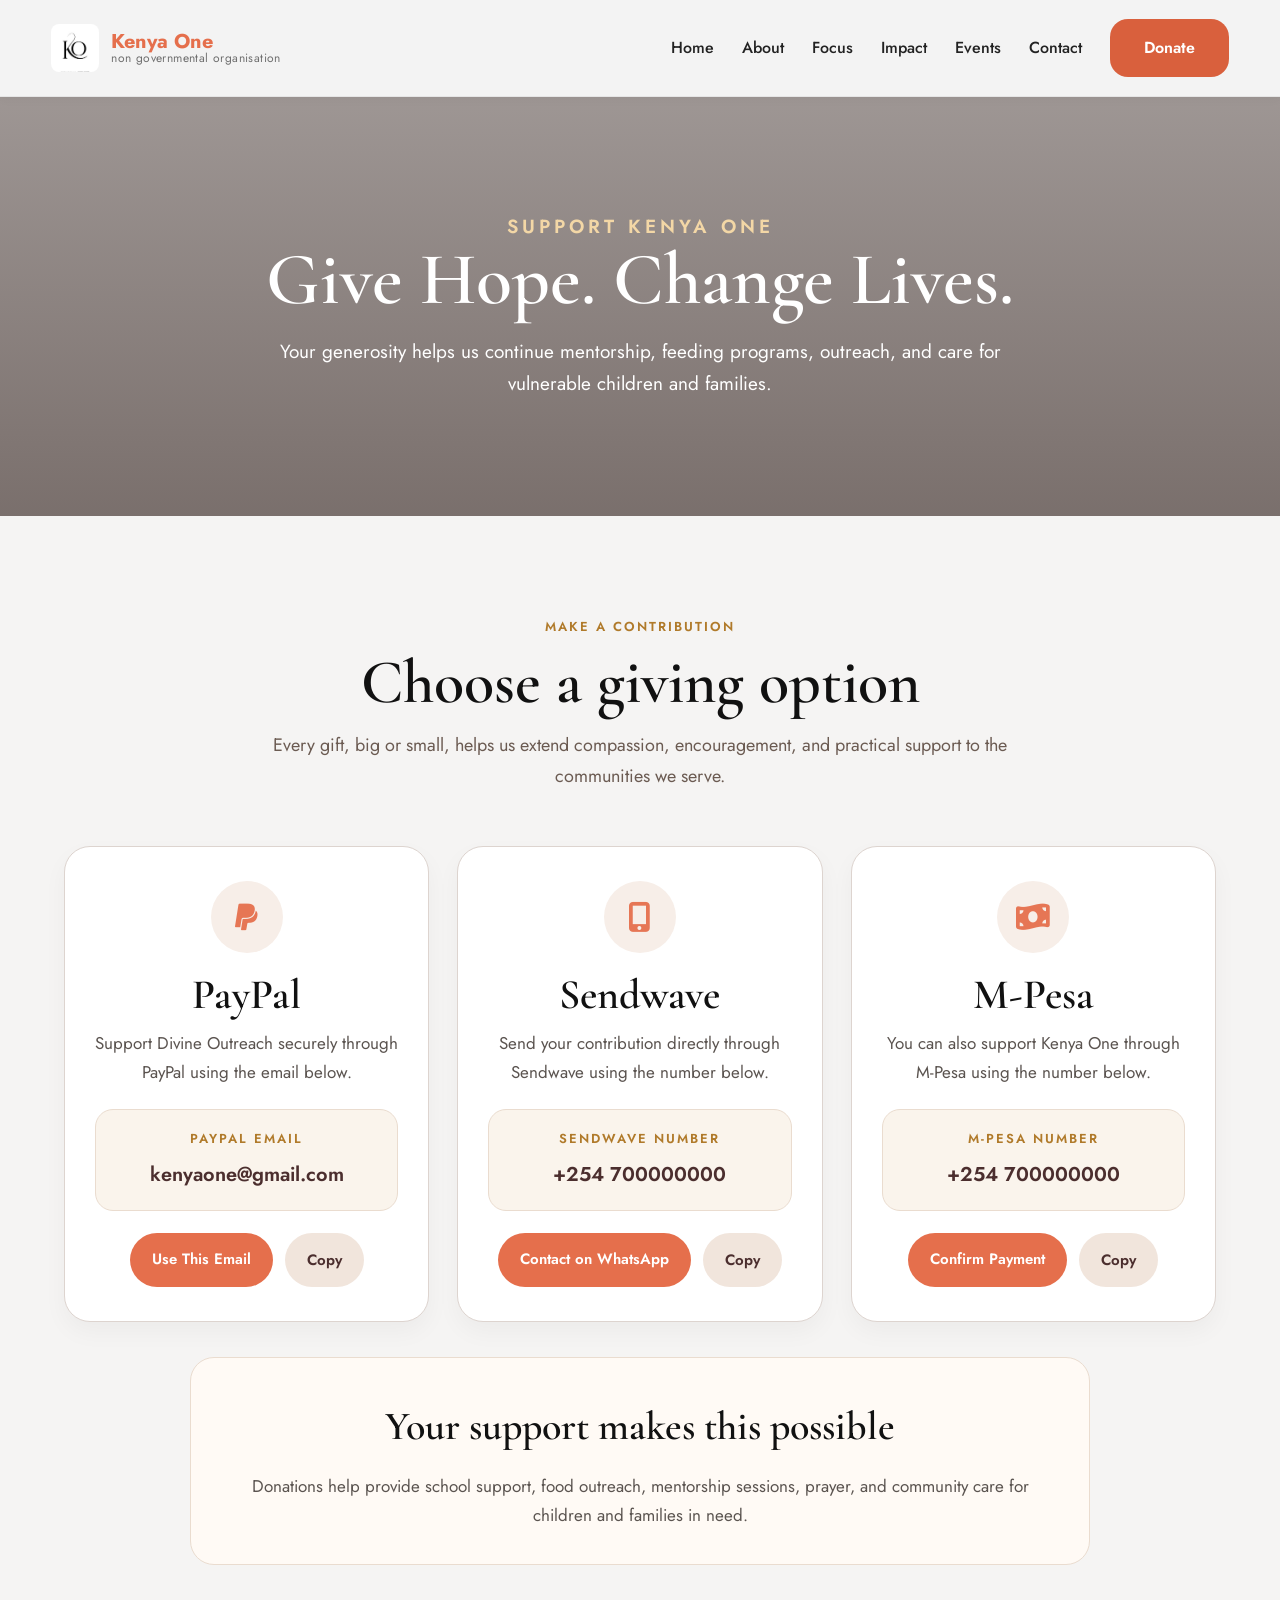
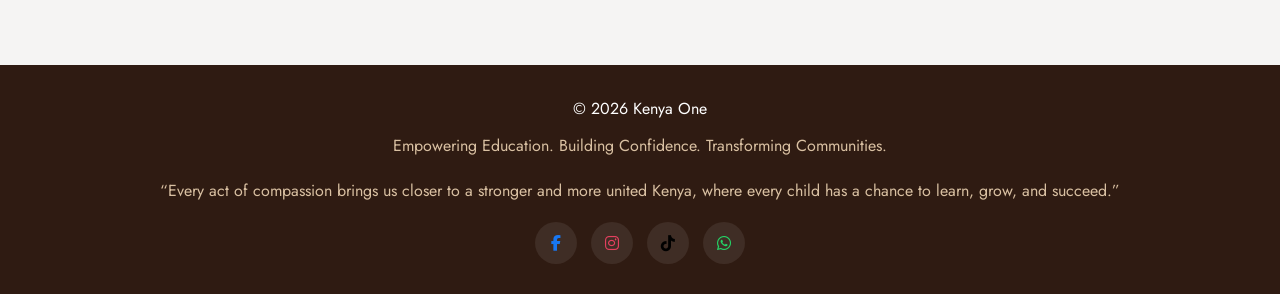
==== donate.html @ 78c047c5 "create kenya one files" ====
<!DOCTYPE html>
<html lang="en">
<head>
  <meta charset="UTF-8" />
  <meta name="viewport" content="width=device-width, initial-scale=1.0" />
  <title>Kenya One | Donate</title>

  <link href="https://fonts.googleapis.com/css2?family=Cormorant+Garamond:wght@400;500;600;700&family=Jost:wght@400;500;600;700&display=swap" rel="stylesheet">
  <link rel="stylesheet" href="https://cdnjs.cloudflare.com/ajax/libs/font-awesome/6.4.0/css/all.min.css">
  <link rel="stylesheet" href="style.css">
</head>
<body>

  <nav class="main-nav">
    <div class="nav-wrapper">

      <a href="index.html" class="nav-logo">
        <img src="./images/KO img.png" alt="Kenya One Logo">
        <div class="logo-text">
          <span class="logo-name">Kenya One</span>
          <span class="logo-sub">Non Governmental Organisation</span>
        </div>
      </a>

      <div class="hamburger" id="hamburger">
        <span></span>
        <span></span>
        <span></span>
      </div>

      <ul class="nav-menu" id="navLinks">
        <li><a href="index.html">Home</a></li>
        <li><a href="index.html#about">About</a></li>
        <li><a href="index.html#programs">Focus</a></li>
        <li><a href="index.html#impact">Impact</a></li>
        <!-- <li><a href="gallery.html">Gallery</a></li> -->
        <li><a href="events.html">Events</a></li>
        <li><a href="index.html#contact">Contact</a></li>
      </ul>

      <a href="donate.html" class="donate-btn active-donate-btn">Donate</a>
    </div>
  </nav>

  <section class="donate-hero">
    <div class="donate-hero-overlay"></div>
    <div class="container donate-hero-content">
      <p class="donate-mini-title">SUPPORT KENYA ONE</p>
      <h1>Give Hope. Change Lives.</h1>
      <p>
        Your generosity helps us continue mentorship, feeding programs,
        outreach, and care for vulnerable children and families.
      </p>
    </div>
  </section>

  <section class="donate-page-section">
    <div class="container donate-page-wrapper">

      <div class="donate-page-heading">
        <span class="section-label center">Make a Contribution</span>
        <h2>Choose a giving option</h2>
        <p>
          Every gift, big or small, helps us extend compassion, encouragement,
          and practical support to the communities we serve.
        </p>
      </div>

      <div class="donate-methods">
        <article class="donate-card">
          <div class="donate-icon">
            <i class="fab fa-paypal"></i>
          </div>
          <h3>PayPal</h3>
          <p class="donate-description">
            Support Divine Outreach securely through PayPal using the email below.
          </p>

          <div class="donate-detail-box">
            <span class="donate-detail-label">PayPal Email</span>
            <p id="paypalEmail">kenyaone@gmail.com</p>
          </div>

          <div class="donate-card-actions">
            <a href="mailto:kenyaone@gmail.com" class="donate-action-btn">Use This Email</a>
            <button class="copy-btn" data-copy="kenyaone@gmail.com">Copy</button>
          </div>
        </article>

        <article class="donate-card">
          <div class="donate-icon">
            <i class="fas fa-mobile-screen-button"></i>
          </div>
          <h3>Sendwave</h3>
          <p class="donate-description">
            Send your contribution directly through Sendwave using the number below.
          </p>

          <div class="donate-detail-box">
            <span class="donate-detail-label">Sendwave Number</span>
            <p id="sendwaveNumber">+254 700000000</p>
          </div>

          <div class="donate-card-actions">
            <a href="https://wa.me/254700000000" target="_blank" class="donate-action-btn">Contact on WhatsApp</a>
            <button class="copy-btn" data-copy="+254700000000">Copy</button>
          </div>
        </article>

        <article class="donate-card">
  <div class="donate-icon">
    <i class="fas fa-money-bill-wave"></i>
  </div>
  <h3>M-Pesa</h3>
  <p class="donate-description">
    You can also support Kenya One through M-Pesa using the number below.
  </p>

  <div class="donate-detail-box">
    <span class="donate-detail-label">M-Pesa Number</span>
    <p id="mpesaNumber">+254 700000000</p>
  </div>

  <div class="donate-card-actions">
    <a href="https://wa.me/254700000000" target="_blank" class="donate-action-btn">Confirm Payment</a>
    <button class="copy-btn" data-copy="+254700000000">Copy</button>
  </div>
</article>
      </div>

      <div class="donate-note-box">
        <h3>Your support makes this possible</h3>
        <p>
          Donations help provide school support, food outreach, mentorship sessions,
          prayer, and community care for children and families in need.
        </p>
      </div>

    </div>
  </section>

  <!-- FOOTER -->
<footer>
  <div class="container footer-content">

    <p>&copy; 2026 Kenya One</p>

    <p class="footer-note">
      Empowering Education. Building Confidence. Transforming Communities.
    </p>

    <p class="footer-note">
      “Every act of compassion brings us closer to a stronger and more united Kenya,
      where every child has a chance to learn, grow, and succeed.”
    </p>

    <div class="footer-social">
      <a href="#" target="_blank"><i class="fab fa-facebook-f"></i></a>
      <a href="#" target="_blank"><i class="fab fa-instagram"></i></a>
      <a href="#" target="_blank"><i class="fab fa-tiktok"></i></a>
      <a href="https://wa.me/254700000000" target="_blank"><i class="fab fa-whatsapp"></i></a>
    </div>

  </div>
</footer>


  <script>
    const hamburger = document.getElementById("hamburger");
    const navLinks = document.getElementById("navLinks");

    if (hamburger && navLinks) {
      hamburger.addEventListener("click", () => {
        navLinks.classList.toggle("show");
      });

      document.querySelectorAll("#navLinks a").forEach((link) => {
        link.addEventListener("click", () => {
          navLinks.classList.remove("show");
        });
      });
    }

    const copyButtons = document.querySelectorAll(".copy-btn");

    copyButtons.forEach((button) => {
      button.addEventListener("click", async () => {
        const text = button.getAttribute("data-copy");

        try {
          await navigator.clipboard.writeText(text);
          const original = button.textContent;
          button.textContent = "Copied!";
          setTimeout(() => {
            button.textContent = original;
          }, 1500);
        } catch (error) {
          button.textContent = "Copy failed";
          setTimeout(() => {
            button.textContent = "Copy";
          }, 1500);
        }
      });
    });
  </script>
</body>
</html>
---- style.css ----
* {
  margin: 0;
  padding: 0;
  box-sizing: border-box;
}

html {
  scroll-behavior: smooth;
}

body {
  font-family: 'Jost', sans-serif;
  line-height: 1.7;
  color: #4b2e2e;
  background: #ffffff;
  padding-top: 96px;
}

img {
  display: block;
  max-width: 100%;
}

a {
  text-decoration: none;
  color: inherit;
}

ul {
  list-style: none;
}

.container {
  width: 90%;
  max-width: 1200px;
  margin: auto;
}

.section {
  padding: 90px 0;
}

.section-cream {
  background: #faf4ec;
}

.section-label {
  display: inline-block;
  font-size: 13px;
  font-weight: 600;
  letter-spacing: 2px;
  text-transform: uppercase;
  color: #b07a2a;
  margin-bottom: 14px;
  font-family: 'Jost', sans-serif;
}

.section-label.center {
  display: block;
  text-align: center;
}

.section-label.gold {
  color: #e7be72;
}

.section-heading {
  text-align: center;
  max-width: 760px;
  margin: 0 auto 50px;
}

.section-heading h2 {
  font-family: 'Cormorant Garamond', serif;
  font-size: 56px;
  line-height: 1.05;
  font-weight: 600;
  margin-bottom: 16px;
  color: #4b2e2e;
}

.section-heading p {
  color: #6b5b52;
  font-size: 18px;
}

.light-text h2,
.light-text p {
  color: #ffffff;
}

.btn {
  display: inline-block;
  background: #b07a2a;
  color: #ffffff;
  padding: 14px 28px;
  border-radius: 999px;
  font-weight: 600;
  font-family: 'Jost', sans-serif;
  transition: 0.3s ease;
}

.btn:hover {
  background: #8b5d1e;
}

.btn-outline {
  background: transparent;
  border: 2px solid #ffffff;
}

.btn-outline:hover {
  background: #ffffff;
  color: #4b2e2e;
}

/* Navbar */
.main-nav {
  width: 100%;
  position: fixed;
  top: 0;
  left: 0;
  z-index: 1000;
  background: #f3f3f3;
  border-bottom: 1px solid #e5e5e5;
  box-shadow: 0 2px 10px rgba(0, 0, 0, 0.04);
}

.nav-wrapper {
  width: 92%;
  max-width: 1280px;
  margin: auto;
  min-height: 96px;
  display: flex;
  align-items: center;
  justify-content: space-between;
  gap: 28px;
}

.nav-logo {
  display: flex;
  align-items: center;
  gap: 12px;
  flex-shrink: 0;
}

.nav-logo img {
  width: 48px;
  height: 48px;
  object-fit: cover;
  border-radius: 8px;
}

.logo-text {
  display: flex;
  flex-direction: column;
  line-height: 1.05;
}

.logo-name {
  font-family: 'Jost', sans-serif;
  font-size: 20px;
  font-weight: 700;
  color: #e56f4c;
}

.logo-sub {
  font-size: 12px;
  color: #6f6f6f;
  letter-spacing: 0.4px;
  text-transform: lowercase;
  font-family: 'Jost', sans-serif;
}

.nav-menu {
  display: flex;
  align-items: center;
  gap: 28px;
  margin-left: auto;
}

.nav-menu a {
  color: #222222;
  font-size: 16px;
  font-weight: 500;
  font-family: 'Jost', sans-serif;
  transition: 0.3s ease;
}

.nav-menu a:hover {
  color: #e56f4c;
}

.donate-btn {
  background: #e56f4c;
  color: #ffffff;
  padding: 15px 34px;
  border-radius: 18px;
  font-size: 16px;
  font-weight: 600;
  font-family: 'Jost', sans-serif;
  transition: 0.3s ease;
  flex-shrink: 0;
}

.donate-btn:hover {
  background: #d9603d;
}

.hamburger {
  display: none;
  flex-direction: column;
  gap: 5px;
  cursor: pointer;
}

.hamburger span {
  width: 28px;
  height: 3px;
  background: #222222;
  border-radius: 4px;
}

/* Hero Slider */
#hero {
  position: relative;
  min-height: calc(100vh - 96px);
  overflow: hidden;
}

.hero-slide {
  position: absolute;
  inset: 0;
  opacity: 0;
  visibility: hidden;
  transition: opacity 1s ease, visibility 1s ease;
}

.hero-slide.active {
  opacity: 1;
  visibility: visible;
  z-index: 2;
}

.hero-img {
  position: absolute;
  inset: 0;
  width: 100%;
  height: 100%;
  object-fit:cover;
}

.hero-overlay {
  position: absolute;
  inset: 0;
  background: linear-gradient(rgba(40, 23, 18, 0.45), rgba(40, 23, 18, 0.62));
}

.hero-content {
  position: relative;
  z-index: 3;
  width: 90%;
  max-width: 900px;
  margin: 0 auto;
  min-height: calc(100vh - 96px);
  display: flex;
  flex-direction: column;
  align-items: center;
  justify-content: center;
  text-align: center;
  color: #ffffff;
  padding: 40px 0;
}

.hero-tag {
  font-size: 13px;
  text-transform: uppercase;
  letter-spacing: 4px;
  color: #f3d7a6;
  margin-bottom: 16px;
  font-weight: 600;
  font-family: 'Jost', sans-serif;
}

.hero-content h1 {
  font-family: 'Cormorant Garamond', serif;
  font-size: 86px;
  line-height: 0.95;
  font-weight: 600;
  margin-bottom: 20px;
  max-width: 950px;
}

.hero-content p {
  max-width: 760px;
  margin: 0 auto 30px;
  font-size: 20px;
  line-height: 1.8;
}

.hero-buttons {
  display: flex;
  justify-content: center;
  gap: 18px;
  flex-wrap: wrap;
}

/* Mission Statement Section */
.mission-statement-section {
  background: #f4f2f2;
  padding: 95px 0 100px;
}

.mission-statement-box {
  position: relative;
  text-align: center;
  max-width: 1200px;
  background: #eee9e9;
  border-radius: 28px;
  padding: 80px 80px 70px;
  overflow: hidden;
}

.mission-statement-box::before {
  content: "";
  position: absolute;
  inset: 0;
  background:
    radial-gradient(circle at 50% 28%, rgba(255, 255, 255, 0.48) 0%, rgba(255, 255, 255, 0) 38%),
    radial-gradient(circle at 50% 28%, rgba(255, 255, 255, 0.22) 0%, rgba(255, 255, 255, 0) 55%);
  pointer-events: none;
}

.mission-mini-title {
  position: relative;
  z-index: 2;
  font-size: 15px;
  letter-spacing: 5px;
  color: #7b5c52;
  margin-bottom: 18px;
  font-weight: 500;
  font-family: 'Jost', sans-serif;
}

.mission-statement-box h2 {
  position: relative;
  z-index: 2;
  font-family: 'Cormorant Garamond', serif;
  font-size: 84px;
  line-height: 0.98;
  color: #111111;
  margin-bottom: 30px;
  font-weight: 600;
}

.mission-text {
  position: relative;
  z-index: 2;
  max-width: 900px;
  margin: 0 auto 42px;
  font-size: 20px;
  line-height: 1.95;
  color: #514a47;
}

.mission-buttons {
  position: relative;
  z-index: 2;
  display: flex;
  justify-content: center;
  gap: 22px;
  flex-wrap: wrap;
}

.mission-btn {
  display: inline-flex;
  align-items: center;
  justify-content: center;
  min-width: 220px;
  padding: 20px 34px;
  border-radius: 20px;
  font-size: 18px;
  font-weight: 600;
  font-family: 'Jost', sans-serif;
  transition: 0.3s ease;
}

.mission-btn-dark {
  background: #9b847d;
  color: #ffffff;
}

.mission-btn-dark:hover {
  background: #866f69;
}

.mission-btn-orange {
  background: #e87552;
  color: #ffffff;
}

.mission-btn-orange:hover {
  background: #d86645;
}

.mission-decor {
  position: absolute;
  z-index: 1;
  color: #e87552;
  line-height: 1;
  user-select: none;
  font-family: 'Cormorant Garamond', serif;
}

.decor-left-one {
  left: 45px;
  top: 120px;
  font-size: 110px;
  transform: rotate(-12deg);
}

.decor-left-two {
  left: 70px;
  top: 250px;
  font-size: 68px;
  color: #efb0a1;
  transform: rotate(-18deg);
}

/* About */
.about-container {
  display: grid;
  grid-template-columns: 1.15fr 1fr;
  gap: 50px;
  align-items: center;
  margin-bottom: 45px;
}

.about-text h2 {
  font-family: 'Cormorant Garamond', serif;
  font-size: 58px;
  line-height: 1.05;
  font-weight: 600;
  margin-bottom: 20px;
}

.about-text p {
  margin-bottom: 16px;
  color: #5f5149;
  font-size: 18px;
}

.about-image img {
  width: 100%;
  height: 520px;
  object-fit: cover;
  border-radius: 22px;
}

.vision-mission {
  display: grid;
  grid-template-columns: repeat(2, 1fr);
  gap: 24px;
}

.vm-card {
  background: #faf4ec;
  padding: 34px;
  border-radius: 20px;
  border: 1px solid #eadccf;
}

.vm-card h3 {
  font-family: 'Cormorant Garamond', serif;
  font-size: 38px;
  font-weight: 600;
  margin-bottom: 14px;
}

/* Media */
.media-box {
  text-align: center;
}

.media-box h2 {
  font-family: 'Cormorant Garamond', serif;
  font-size: 54px;
  line-height: 1.05;
  font-weight: 600;
  margin-bottom: 20px;
}

/* Founder */
.founder-top {
  text-align: center;
  margin-bottom: 50px;
}

.founder-top h2 {
  font-family: 'Cormorant Garamond', serif;
  font-size: 56px;
  line-height: 1.05;
  font-weight: 600;
}

.founder-grid {
  display: grid;
  grid-template-columns: 360px 1fr;
  gap: 50px;
  align-items: start;
}

.founder-avatars {
  display: grid;
  gap: 24px;
}

.founder-card {
  background: #ffffff;
  border: 1px solid #eadccf;
  border-radius: 20px;
  padding: 20px;
  text-align: center;
  box-shadow: 0 10px 25px rgba(0, 0, 0, 0.04);
}

.founder-card img {
  width: 100%;
  height: 280px;
  object-fit: cover;
  object-position: center top;
  border-radius: 16px;
  margin-bottom: 16px;
}

.founder-card h4 {
  font-family: 'Cormorant Garamond', serif;
  font-size: 34px;
  font-weight: 600;
  margin-bottom: 6px;
}

.founder-card p {
  font-size: 17px;
}

.founder-text p {
  margin-bottom: 18px;
  color: #5f5149;
  font-size: 18px;
}

.founder-signature {
  margin-top: 20px;
  padding-left: 18px;
  border-left: 4px solid #b07a2a;
  font-style: italic;
  color: #4b2e2e !important;
}

/* Quote */
.quote-section {
  background: #4b2e2e;
  padding: 70px 0;
}

.quote-content {
  display: grid;
  grid-template-columns: 1fr 180px;
  gap: 40px;
  align-items: center;
}

.quote-text {
  color: #ffffff;
  font-size: 46px;
  line-height: 1.15;
  font-family: 'Cormorant Garamond', serif;
  font-weight: 600;
  margin-bottom: 18px;
}

.quote-author {
  color: #e5c389;
  font-weight: 600;
  font-family: 'Jost', sans-serif;
}

.quote-image {
  width: 180px;
  height: 180px;
  object-fit: cover;
  border-radius: 50%;
  border: 6px solid rgba(255, 255, 255, 0.15);
  margin-left: auto;
}

/* Programs */
.program-grid {
  display: grid;
  grid-template-columns: repeat(4, 1fr);
  gap: 24px;
}

.program-card {
  background: #ffffff;
  border-radius: 20px;
  padding: 28px;
  border: 1px solid #eadccf;
  transition: 0.3s ease;
}

.program-card:hover {
  transform: translateY(-6px);
}

.program-icon {
  width: 62px;
  height: 62px;
  border-radius: 50%;
  background: #4b2e2e;
  color: #ffffff;
  display: flex;
  align-items: center;
  justify-content: center;
  font-size: 22px;
  margin-bottom: 18px;
}

.program-card h3 {
  font-family: 'Cormorant Garamond', serif;
  font-size: 38px;
  line-height: 1.1;
  font-weight: 600;
  margin-bottom: 12px;
}

.program-card p {
  color: #65564d;
  font-size: 17px;
}

.partner-feature {
  display: flex;
  justify-content: center;
}

.partner-text {
  max-width: 850px;
  width: 100%;
  margin: 0 auto;
  text-align: center;
}

.partner-text h2 {
  font-family: 'Cormorant Garamond', serif;
  font-size: 58px;
  line-height: 1.05;
  font-weight: 600;
  margin-bottom: 10px;
}

.partner-role {
  color: #b07a2a;
  font-weight: 700;
  margin-bottom: 18px;
  font-family: 'Jost', sans-serif;
}

.partner-text p {
  margin-bottom: 16px;
  color: #5f5149;
  font-size: 18px;
  text-align: center;
}
/* Impact */
.impact-section {
  background: linear-gradient(rgba(54, 32, 24, 0.88), rgba(54, 32, 24, 0.88)),
    url("./images/KPX_3565.jpg") center/cover no-repeat;
}

.impact-grid {
  display: grid;
  grid-template-columns: repeat(4, 1fr);
  gap: 24px;
}

.impact-card {
  background: rgba(255, 255, 255, 0.08);
  border: 1px solid rgba(255, 255, 255, 0.14);
  border-radius: 20px;
  padding: 35px 25px;
  text-align: center;
  color: #ffffff;
}

.impact-card h3 {
  font-family: 'Cormorant Garamond', serif;
  font-size: 56px;
  line-height: 1;
  font-weight: 600;
  color: #e8c27a;
  margin-bottom: 10px;
}

.impact-card p {
  font-size: 17px;
}

/* Support */
.support-grid {
  display: grid;
  grid-template-columns: 1.1fr 0.9fr;
  gap: 30px;
  align-items: center;
}

.support-text h2 {
  font-family: 'Cormorant Garamond', serif;
  font-size: 58px;
  line-height: 1.05;
  font-weight: 600;
  margin-bottom: 18px;
}

.support-text p {
  margin-bottom: 16px;
  color: #5f5149;
  font-size: 18px;
}

.support-box {
  background: #ffffff;
  padding: 36px;
  border-radius: 22px;
  border: 1px solid #eadccf;
}

.support-box h3 {
  font-family: 'Cormorant Garamond', serif;
  font-size: 38px;
  line-height: 1.1;
  font-weight: 600;
  margin-bottom: 18px;
}

.support-box ul li {
  display: flex;
  gap: 12px;
  margin-bottom: 14px;
  align-items: flex-start;
  color: #5f5149;
  font-size: 17px;
}

.support-box i {
  color: #b07a2a;
  margin-top: 4px;
}

/* Contact */
.contact-grid {
  display: grid;
  grid-template-columns: 1.1fr 0.9fr;
  gap: 30px;
  align-items: stretch;
}

.contact-map iframe {
  width: 100%;
  height: 100%;
  min-height: 420px;
  border: 0;
  border-radius: 20px;
}

.contact-info {
  background: #faf4ec;
  border-radius: 20px;
  padding: 36px;
  border: 1px solid #eadccf;
  display: flex;
  flex-direction: column;
  justify-content: center;
}

.contact-item {
  display: flex;
  gap: 14px;
  align-items: center;
  margin-bottom: 18px;
  color: #4b2e2e;
  font-size: 17px;
}

.contact-item i {
  width: 42px;
  height: 42px;
  background: #4b2e2e;
  color: #ffffff;
  border-radius: 50%;
  display: flex;
  align-items: center;
  justify-content: center;
}

.contact-social {
  display: flex;
  gap: 14px;
  margin-top: 20px;
  flex-wrap: wrap;
}

.contact-social a {
  width: 44px;
  height: 44px;
  border-radius: 50%;
  background: #4b2e2e;
  color: #ffffff;
  display: flex;
  align-items: center;
  justify-content: center;
  transition: 0.3s ease;
}

.contact-social a:hover {
  background: #b07a2a;
}

/* Footer */
footer {
  background: #2f1b12;
  color: #ffffff;
  padding: 30px 0;
}

.footer-content {
  text-align: center;
}

.footer-note {
  color: #d9c0a2;
  margin: 10px 0 18px;
  font-size: 16px;
}

.footer-social {
  display: flex;
  justify-content: center;
  gap: 14px;
  flex-wrap: wrap;
}

.footer-social a {
  width: 42px;
  height: 42px;
  border-radius: 50%;
  background: rgba(255, 255, 255, 0.08);
  display: flex;
  align-items: center;
  justify-content: center;
  transition: 0.3s ease;
}

.footer-social a:hover {
  background: #b07a2a;
}
/* Get Involved */
.get-involved-section {
  background: #f6eeeb;
  position: relative;
  overflow: hidden;
  padding: 110px 0 95px;
}

.get-involved-section .container {
  position: relative;
  z-index: 3;
}

.get-involved-header {
  text-align: center;
  margin-bottom: 80px;
  position: relative;
  z-index: 3;
}

.get-involved-header .mini-title {
  font-size: 15px;
  letter-spacing: 5px;
  color: #7c6157;
  margin-bottom: 20px;
  font-weight: 500;
  font-family: 'Jost', sans-serif;
}

.get-involved-header h2 {
  font-family: 'Cormorant Garamond', serif;
  font-size: 86px;
  line-height: 0.96;
  color: #111111;
  font-weight: 600;
}

.help-grid {
  display: grid;
  grid-template-columns: repeat(3, 1fr);
  gap: 70px;
  position: relative;
  z-index: 3;
}

.help-card {
  position: relative;
}

.help-icon {
  font-size: 74px;
  color: #e67655;
  margin-bottom: 26px;
}

.help-card h3 {
  font-family: 'Cormorant Garamond', serif;
  font-size: 58px;
  line-height: 0.95;
  color: #111111;
  margin-bottom: 28px;
  font-weight: 600;
}

.help-card p {
  font-size: 18px;
  line-height: 1.8;
  color: #59514d;
  margin-bottom: 34px;
  max-width: 95%;
}

.help-link {
  font-size: 18px;
  font-weight: 600;
  color: #e67655;
  display: inline-flex;
  align-items: center;
  gap: 10px;
  transition: 0.3s ease;
  font-family: 'Jost', sans-serif;
}

.help-link span {
  font-size: 30px;
  line-height: 1;
  margin-top: -2px;
}

.help-link:hover {
  color: #cb6242;
  transform: translateX(4px);
}

/* Decorative shapes */
.gi-shape {
  position: absolute;
  pointer-events: none;
  z-index: 1;
}

/* big faded swirl in center */
.gi-shape-center-ring {
  width: 980px;
  height: 980px;
  left: 50%;
  top: 34%;
  transform: translate(-50%, -50%);
  border-radius: 50%;
  opacity: 0.55;
  background:
    radial-gradient(circle, rgba(255,255,255,0) 30%, rgba(241,232,228,0.95) 30%, rgba(241,232,228,0.95) 41%, rgba(255,255,255,0) 41%),
    radial-gradient(circle, rgba(255,255,255,0) 49%, rgba(241,232,228,0.85) 49%, rgba(241,232,228,0.85) 58%, rgba(255,255,255,0) 58%);
  filter: blur(0.2px);
}

/* top left faded shape */
.gi-shape-top-left {
  top: -50px;
  left: -40px;
  width: 260px;
  height: 120px;
  background: #efe5e1;
  border-radius: 90px;
  transform: rotate(35deg);
  opacity: 0.85;
}

/* left middle faded hand-like pill */
.gi-shape-left-hand {
  left: -50px;
  top: 320px;
  width: 250px;
  height: 56px;
  background: #f1e9e5;
  border-radius: 999px;
  opacity: 0.9;
  box-shadow:
    0 58px 0 0 #f1e9e5,
    0 116px 0 0 #f1e9e5;
  transform: rotate(-9deg);
}

/* right top small pill */
.gi-shape-right-pill {
  right: -15px;
  top: 150px;
  width: 240px;
  height: 46px;
  background: #f2ebE8;
  border-radius: 999px;
  opacity: 0.95;
  transform: rotate(-5deg);
}

/* right middle faded hand block */
.gi-shape-right-hand {
  right: 70px;
  top: 520px;
  width: 110px;
  height: 70px;
  background: #f1e8e4;
  border-radius: 24px 24px 28px 28px;
  opacity: 0.9;
  transform: rotate(24deg);
  box-shadow:
    -20px -10px 0 0 #f1e8e4,
    18px -6px 0 0 #f1e8e4;
}

/* bottom left soft sweep */
.gi-shape-bottom-left {
  left: -40px;
  bottom: 10px;
  width: 420px;
  height: 160px;
  background: #efe5e1;
  border-radius: 60% 40% 0 0;
  opacity: 0.8;
  transform: rotate(18deg);
}

/* bottom right soft sweep */
.gi-shape-bottom-right {
  right: -40px;
  bottom: -10px;
  width: 380px;
  height: 150px;
  background: #efe5e1;
  border-radius: 45% 55% 0 0;
  opacity: 0.7;
  transform: rotate(-10deg);
}
/* Responsive */
@media (max-width: 1100px) {
  .program-grid,
  .impact-grid {
    grid-template-columns: repeat(2, 1fr);
  }

  .about-container,
  .partner-feature,
  .support-grid,
  .contact-grid,
  .founder-grid,
  .help-grid {
    grid-template-columns: 1fr;
  }

  .quote-content {
    grid-template-columns: 1fr;
    text-align: center;
  }

  .quote-image {
    margin: 0 auto;
  }

  .nav-wrapper {
    gap: 18px;
  }

  .nav-menu {
    gap: 18px;
  }

  .get-involved-header h2,
  .mission-statement-box h2 {
    font-size: 48px;
  }

  .help-card {
    padding: 0;
  }

  .mission-statement-box {
    padding: 60px 40px;
  }

  .decor-left-one {
    font-size: 90px;
    left: 25px;
    top: 95px;
  }

  .decor-left-two {
    font-size: 56px;
    left: 40px;
    top: 200px;
  }
}

@media (max-width: 768px) {
  body {
    padding-top: 84px;
  }

  .nav-wrapper {
    min-height: 84px;
    position: relative;
  }

  .nav-menu {
    position: absolute;
    top: 84px;
    right: 0;
    width: 260px;
    background: #f3f3f3;
    border: 1px solid #e5e5e5;
    border-radius: 16px;
    flex-direction: column;
    align-items: flex-start;
    padding: 20px;
    gap: 16px;
    display: none;
    box-shadow: 0 12px 25px rgba(0, 0, 0, 0.08);
  }

  .nav-menu.show {
    display: flex;
  }

  .hamburger {
    display: flex;
  }

  .donate-btn {
    display: none;
  }

  .hero-content {
    min-height: 80vh;
  }

  .hero-content h1 {
    font-size: 42px;
  }

  .hero-content p {
    font-size: 17px;
  }

  .section-heading h2,
  .about-text h2,
  .partner-text h2,
  .support-text h2,
  .founder-top h2,
  .get-involved-header h2,
  .mission-statement-box h2 {
    font-size: 32px;
  }

  .quote-text {
    font-size: 22px;
  }

  .vision-mission,
  .program-grid,
  .impact-grid {
    grid-template-columns: 1fr;
  }

  .about-image img,
  .partner-photo img {
    height: 360px;
  }

  .help-card h3 {
    font-size: 28px;
  }

  .help-card p {
    font-size: 16px;
  }

  .help-icon {
    font-size: 52px;
  }

  .mission-statement-box {
    padding: 60px 24px;
  }

  .mission-mini-title {
    font-size: 13px;
    letter-spacing: 4px;
  }

  .mission-text {
    font-size: 16px;
    line-height: 1.9;
  }

  .mission-btn {
    width: 100%;
    min-width: unset;
  }

  .decor-left-one {
    font-size: 70px;
    left: 20px;
    top: 100px;
  }

  .decor-left-two {
    font-size: 46px;
    left: 28px;
    top: 190px;
  }
}

@media (max-width: 480px) {
  .hero-content h1 {
    font-size: 34px;
  }

  .hero-content p {
    font-size: 16px;
  }

  .btn {
    width: 100%;
    text-align: center;
  }

  .hero-buttons {
    flex-direction: column;
  }

  .section {
    padding: 70px 0;
  }

  .logo-name {
    font-size: 17px;
  }

  .logo-sub {
    font-size: 10px;
  }

  .nav-logo img {
    width: 42px;
    height: 42px;
  }

  .mission-statement-box h2 {
    font-size: 30px;
  }

  .mission-mini-title {
    font-size: 12px;
    letter-spacing: 3px;
  }
}
/* Stories Section */
.stories-section {
  background: #f5f4f3;
  position: relative;
  overflow: hidden;
}

.stories-wrapper {
  position: relative;
  z-index: 2;
}

.stories-wrapper::before {
  content: "";
  position: absolute;
  left: 50%;
  top: 160px;
  transform: translateX(-50%);
  width: 980px;
  height: 320px;
  background: #efebea;
  opacity: 0.8;
  border-radius: 46% 54% 42% 58% / 48% 42% 58% 52%;
  z-index: -1;
}

.stories-header {
  text-align: center;
  margin-bottom: 60px;
}

.stories-mini-title {
  font-size: 14px;
  letter-spacing: 4px;
  color: #7c6157;
  margin-bottom: 14px;
  font-weight: 500;
  font-family: 'Jost', sans-serif;
}

.stories-header h2 {
  font-family: 'Cormorant Garamond', serif;
  font-size: 58px;
  line-height: 1.05;
  color: #111111;
  font-weight: 600;
}

.stories-grid {
  display: grid;
  grid-template-columns: repeat(3, 1fr);
  gap: 38px;
}

.story-card {
  background: #ffffff;
  border: 1px solid #ddd4cf;
  border-radius: 0 0 28px 28px;
  overflow: hidden;
  box-shadow: 0 2px 0 rgba(0, 0, 0, 0.02);
}

.story-image-wrap {
  width: 100%;
  height: 300px;
  overflow: hidden;
}

.story-image {
  width: 100%;
  height: 100%;
  object-fit: cover;
}

.story-meta {
  display: flex;
  flex-wrap: wrap;
  gap: 8px;
  align-items: center;
  padding: 22px 24px;
  border-top: 1px solid #ddd4cf;
  border-bottom: 1px solid #ddd4cf;
  color: #e67655;
  font-size: 13px;
  letter-spacing: 1.5px;
  text-transform: uppercase;
  font-weight: 500;
}

.story-body {
  padding: 26px 24px 24px;
}

.story-body h3 {
  font-family: 'Cormorant Garamond', serif;
  font-size: 30px;
  line-height: 1.2;
  color: #111111;
  font-weight: 600;
  margin-bottom: 16px;
}

.story-body p {
  font-size: 16px;
  line-height: 1.7;
  color: #56504c;
  margin-bottom: 22px;
}

.story-footer {
  display: flex;
  justify-content: space-between;
  align-items: center;
  gap: 18px;
  flex-wrap: wrap;
}

.story-link,
.story-share {
  color: #e67655;
  font-size: 15px;
  font-weight: 600;
  font-family: 'Jost', sans-serif;
  display: inline-flex;
  align-items: center;
  gap: 10px;
  transition: 0.3s ease;
}

.story-link span {
  font-size: 22px;
  line-height: 1;
}

.story-link:hover,
.story-share:hover {
  color: #cb6242;
}

/* Stories responsive */
@media (max-width: 1100px) {
  .stories-header h2 {
    font-size: 46px;
  }

  .stories-grid {
    grid-template-columns: 1fr;
  }

  .story-body h3 {
    font-size: 26px;
  }

  .stories-wrapper::before {
    width: 700px;
    height: 240px;
  }
}

@media (max-width: 768px) {
  .stories-header h2 {
    font-size: 34px;
  }

  .stories-mini-title {
    font-size: 12px;
    letter-spacing: 3px;
  }

  .story-image-wrap {
    height: 240px;
  }

  .story-body h3 {
    font-size: 22px;
  }

  .story-body p {
    font-size: 15px;
  }

  .story-meta {
    font-size: 12px;
  }

  .stories-wrapper::before {
    width: 420px;
    height: 180px;
    top: 130px;
  }
}

@media (max-width: 480px) {
  .story-footer {
    flex-direction: column;
    align-items: flex-start;
  }

  .story-body {
    padding: 22px 18px;
  }

  .story-meta {
    padding: 18px;
  }
}
* {
  margin: 0;
  padding: 0;
  box-sizing: border-box;
}

html {
  scroll-behavior: smooth;
}

body {
  font-family: 'Jost', sans-serif;
  line-height: 1.7;
  color: #4b2e2e;
  background: #ffffff;
  padding-top: 96px;
}

img {
  display: block;
  max-width: 100%;
}

a {
  text-decoration: none;
  color: inherit;
}

ul {
  list-style: none;
}

.container {
  width: 90%;
  max-width: 1200px;
  margin: auto;
}

/* Navbar */
.main-nav {
  width: 100%;
  position: fixed;
  top: 0;
  left: 0;
  z-index: 1000;
  background: #f3f3f3;
  border-bottom: 1px solid #e5e5e5;
  box-shadow: 0 2px 10px rgba(0, 0, 0, 0.04);
}

.nav-wrapper {
  width: 92%;
  max-width: 1280px;
  margin: auto;
  min-height: 96px;
  display: flex;
  align-items: center;
  justify-content: space-between;
  gap: 28px;
}

.nav-logo {
  display: flex;
  align-items: center;
  gap: 12px;
  flex-shrink: 0;
}

.nav-logo img {
  width: 48px;
  height: 48px;
  object-fit: cover;
  border-radius: 8px;
}

.logo-text {
  display: flex;
  flex-direction: column;
  line-height: 1.05;
}

.logo-name {
  font-size: 20px;
  font-weight: 700;
  color: #e56f4c;
}

.logo-sub {
  font-size: 12px;
  color: #6f6f6f;
  letter-spacing: 0.4px;
  text-transform: lowercase;
}

.nav-menu {
  display: flex;
  align-items: center;
  gap: 28px;
  margin-left: auto;
}

.nav-menu a {
  color: #222222;
  font-size: 16px;
  font-weight: 500;
  transition: 0.3s ease;
}

.nav-menu a:hover,
.nav-menu a.active-link {
  color: #e56f4c;
}

.donate-btn {
  background: #e56f4c;
  color: #ffffff;
  padding: 15px 34px;
  border-radius: 18px;
  font-size: 16px;
  font-weight: 600;
  transition: 0.3s ease;
  flex-shrink: 0;
}

.donate-btn:hover {
  background: #d9603d;
}

.hamburger {
  display: none;
  flex-direction: column;
  gap: 5px;
  cursor: pointer;
}

.hamburger span {
  width: 28px;
  height: 3px;
  background: #222222;
  border-radius: 4px;
}

.events-hero {
  position: relative;
  width: 100%;
  min-height: 520px;
  display: flex;
  align-items: center;
  justify-content: center;
  text-align: center;

  background-image: url("./images/do2.jpeg");
  background-size: cover;
  background-position: center;
  background-repeat: no-repeat;
}

.events-hero-overlay {
  position: absolute;
  inset: 0;
  background: rgba(0,0,0,0.45);
}

.events-hero-content {
  position: relative;
  z-index: 2;
  color: #fff;
  max-width: 800px;
  margin: auto;
  padding: 0 20px;
}

.events-hero-content {
  position: relative;
  z-index: 2;
  color: #ffffff;
  text-align: center;
  max-width: 900px;
}

.events-mini-title {
  font-size: 14px;
  letter-spacing: 4px;
  margin-bottom: 18px;
  color: #f3d7a6;
}

.events-hero h1 {
  font-family: 'Cormorant Garamond', serif;
  font-size: 78px;
  line-height: 0.95;
  font-weight: 600;
  margin-bottom: 22px;
}

.events-hero p:last-child {
  font-size: 20px;
  max-width: 760px;
  margin: 0 auto;
}

/* Events */
.events-list-section {
  background: #f5f4f3;
  padding: 100px 0;
}

.events-wrapper {
  position: relative;
}

.events-wrapper::before {
  content: "";
  position: absolute;
  left: 50%;
  top: 60px;
  transform: translateX(-50%);
  width: 920px;
  height: 280px;
  background: #efebea;
  opacity: 0.8;
  border-radius: 46% 54% 42% 58% / 48% 42% 58% 52%;
  z-index: 0;
}

.events-heading {
  position: relative;
  z-index: 2;
  text-align: center;
  margin-bottom: 60px;
}

.events-label {
  font-size: 15px;
  letter-spacing: 5px;
  color: #7c6157;
  margin-bottom: 18px;
  font-weight: 500;
}

.events-heading h2 {
  font-family: 'Cormorant Garamond', serif;
  font-size: 72px;
  line-height: 0.98;
  color: #111111;
  font-weight: 600;
}

.events-list {
  position: relative;
  z-index: 2;
  display: grid;
  gap: 26px;
}

.event-card {
  background: #ffffff;
  border: 1px solid #ddd4cf;
  border-radius: 26px;
  padding: 28px 30px;
  display: grid;
  grid-template-columns: 120px 1fr;
  gap: 26px;
  align-items: start;
}

.event-date {
  background: #f7eee8;
  border-radius: 22px;
  padding: 18px 10px;
  text-align: center;
  border: 1px solid #ead7cc;
}

.event-day {
  display: block;
  font-family: 'Cormorant Garamond', serif;
  font-size: 52px;
  line-height: 1;
  color: #111111;
  font-weight: 600;
}

.event-month {
  display: block;
  margin-top: 8px;
  color: #e67655;
  font-size: 14px;
  letter-spacing: 3px;
  font-weight: 600;
}

.event-meta {
  display: flex;
  flex-wrap: wrap;
  gap: 18px;
  color: #9a6f5f;
  margin-bottom: 12px;
  font-size: 15px;
}

.event-meta i {
  color: #e67655;
  margin-right: 6px;
}

.event-details h3 {
  font-family: 'Cormorant Garamond', serif;
  font-size: 42px;
  line-height: 1.05;
  color: #111111;
  font-weight: 600;
  margin-bottom: 12px;
}

.event-details p {
  font-size: 17px;
  color: #5b5450;
  margin-bottom: 16px;
}

.event-link {
  color: #e67655;
  font-size: 17px;
  font-weight: 600;
  display: inline-flex;
  align-items: center;
  gap: 10px;
}

.event-link span {
  font-size: 24px;
  line-height: 1;
}

/* Footer */
footer {
  background: #2f1b12;
  color: #ffffff;
  padding: 30px 0;
}

.footer-content {
  text-align: center;
}

.footer-note {
  color: #d9c0a2;
  margin: 10px 0 18px;
  font-size: 16px;
}

.footer-social {
  display: flex;
  justify-content: center;
  gap: 14px;
  flex-wrap: wrap;
}

.footer-social a {
  width: 42px;
  height: 42px;
  border-radius: 50%;
  background: rgba(255, 255, 255, 0.08);
  display: flex;
  align-items: center;
  justify-content: center;
  transition: 0.3s ease;
}

.footer-social a:hover {
  background: #b07a2a;
}

/* Responsive */
@media (max-width: 900px) {
  body {
    padding-top: 84px;
  }

  .nav-wrapper {
    min-height: 84px;
    position: relative;
  }

  .nav-menu {
    position: absolute;
    top: 84px;
    right: 0;
    width: 260px;
    background: #f3f3f3;
    border: 1px solid #e5e5e5;
    border-radius: 16px;
    flex-direction: column;
    align-items: flex-start;
    padding: 20px;
    gap: 16px;
    display: none;
    box-shadow: 0 12px 25px rgba(0, 0, 0, 0.08);
  }

  .nav-menu.show {
    display: flex;
  }

  .hamburger {
    display: flex;
  }

  .donate-btn {
    display: none;
  }

  .events-hero h1 {
    font-size: 46px;
  }

  .events-hero p:last-child {
    font-size: 17px;
  }

  .events-heading h2 {
    font-size: 44px;
  }

  .event-card {
    grid-template-columns: 1fr;
  }

  .event-date {
    max-width: 120px;
  }

  .events-wrapper::before {
    width: 520px;
    height: 180px;
  }
}

@media (max-width: 480px) {
  .events-hero {
    min-height: 340px;
  }

  .events-hero h1 {
    font-size: 36px;
  }

  .events-heading h2 {
    font-size: 34px;
  }
  .event-details h3 {
    font-size: 28px;
  }
  .event-details p {
    font-size: 15px;
  }
  .event-meta {
    font-size: 13px;
  }
  .event-date {
    max-width: unset;
    width: 100%;
    display: flex;
    justify-content: center;
    padding: 14px 0;
  }
  .event-card {
    padding: 22px 18px;
  }
  .events-wrapper::before {
    width: 320px;
    height: 120px;
    top: 100px;
  }
}
.event-full-text {
  display: none;
  margin-top: 14px;
}

.event-full-text.show {
  display: block;
}

.event-full-text p {
  margin-bottom: 14px;
}

.read-more-btn {
  background: none;
  border: none;
  cursor: pointer;
  padding: 0;
  font: inherit;
  display: inline-flex;
  align-items: center;
  gap: 6px;
}

.read-more-btn span {
  transition: transform 0.3s ease;
}

.read-more-btn.active span {
  transform: rotate(90deg);
}
/* GALLERY PAGE */
.gallery-showcase {
  position: relative;
  background: #f7f7f7;
  overflow: hidden;
  min-height: 100vh;
  padding: 70px 0 90px;
}

.gallery-shell {
  position: relative;
  z-index: 3;
}

.gallery-header {
  text-align: center;
  max-width: 660px;
  margin: 0 auto 36px;
}

.gallery-mini-title {
  font-size: 13px;
  letter-spacing: 3px;
  text-transform: uppercase;
  color: #6e6596;
  font-weight: 700;
  margin-bottom: 14px;
}

.gallery-header h1 {
  font-family: 'Jost', sans-serif;
  font-size: 56px;
  line-height: 1.05;
  color: #111325;
  font-weight: 700;
  margin-bottom: 12px;
}

.gallery-header p {
  font-size: 18px;
  line-height: 1.7;
  color: #5f6280;
}

.gallery-filters {
  display: flex;
  flex-wrap: wrap;
  justify-content: center;
  gap: 12px;
  margin: 0 auto 42px;
  max-width: 1100px;
}

.gallery-pill {
  border: 1.6px solid #78719b;
  background: transparent;
  color: #4f4a6e;
  padding: 12px 22px;
  border-radius: 999px;
  font-family: 'Jost', sans-serif;
  font-size: 14px;
  cursor: pointer;
  transition: 0.3s ease;
}

.gallery-pill:hover,
.gallery-pill.active {
  background: #0d1034;
  color: #ffffff;
  border-color: #0d1034;
}

.gallery-stage {
  position: relative;
  height: 520px;
  max-width: 1250px;
  margin: 0 auto;
}

.gallery-carousel {
  position: relative;
  height: 100%;
}

.gallery-card {
  position: absolute;
  border-radius: 28px;
  overflow: hidden;
  box-shadow: 0 20px 50px rgba(20, 20, 45, 0.14);
  transition: all 0.55s ease;
  opacity: 1;
}

.gallery-card img {
  width: 100%;
  height: 100%;
  object-fit: cover;
}

.gallery-card-overlay {
  position: absolute;
  left: 0;
  right: 0;
  bottom: 0;
  padding: 22px 22px 20px;
  background: linear-gradient(to top, rgba(8, 10, 25, 0.75), rgba(8, 10, 25, 0));
  color: #ffffff;
}

.gallery-card-overlay span {
  display: inline-block;
  font-size: 12px;
  letter-spacing: 2px;
  text-transform: uppercase;
  color: #d8d9e8;
  margin-bottom: 8px;
}

.gallery-card-overlay h3 {
  font-family: 'Jost', sans-serif;
  font-size: 20px;
  line-height: 1.3;
  font-weight: 600;
}

.hidden-card {
  opacity: 0;
  pointer-events: none;
  transform: scale(0.8);
  z-index: 0;
}

.card-left {
  left: 6%;
  top: 145px;
  width: 230px;
  height: 230px;
  z-index: 1;
}

.card-mid-left {
  left: 17%;
  top: 95px;
  width: 290px;
  height: 290px;
  z-index: 2;
}

.card-center {
  left: 50%;
  top: 60px;
  width: 380px;
  height: 380px;
  transform: translateX(-50%);
  z-index: 5;
}

.card-mid-right {
  right: 17%;
  top: 95px;
  width: 290px;
  height: 290px;
  z-index: 2;
}

.card-right {
  right: 6%;
  top: 145px;
  width: 230px;
  height: 230px;
  z-index: 1;
}

.gallery-arrow {
  position: absolute;
  bottom: 10px;
  width: 54px;
  height: 54px;
  border: 1.5px solid #4c4e67;
  background: #ffffff;
  color: #111325;
  border-radius: 50%;
  cursor: pointer;
  transition: 0.3s ease;
  z-index: 8;
}

.gallery-arrow:hover {
  background: #0d1034;
  color: #ffffff;
  border-color: #0d1034;
}

.gallery-arrow-left {
  left: calc(50% - 62px);
}

.gallery-arrow-right {
  right: calc(50% - 62px);
}

.gallery-side-blur {
  position: absolute;
  top: 110px;
  width: 170px;
  height: 680px;
  z-index: 1;
  border-radius: 0;
  background:
    linear-gradient(180deg, rgba(239, 236, 236, 0.92), rgba(237, 235, 233, 0.84),  rgba(242, 240, 238, 0.92));
  filter: blur(10px);
  opacity: 0.85;
}

.gallery-side-left {
  left: 3.5%;
}

.gallery-side-right {
  right: 3.5%;
}

.gallery-mobile-grid {
  display: none;
}

/* gallery mobile cards */
.gallery-mobile-card {
  background: #ffffff;
  border-radius: 24px;
  overflow: hidden;
  box-shadow: 0 16px 40px rgba(20, 20, 45, 0.08);
  margin-bottom: 22px;
}

.gallery-mobile-card img {
  width: 100%;
  height: 240px;
  object-fit: cover;
}

.gallery-mobile-body {
  padding: 22px 18px;
}

.gallery-mobile-body span {
  display: inline-block;
  font-size: 12px;
  letter-spacing: 2px;
  text-transform: uppercase;
  color: #6e6596;
  margin-bottom: 10px;
}

.gallery-mobile-body h3 {
  font-family: 'Jost', sans-serif;
  font-size: 22px;
  line-height: 1.3;
  color: #111325;
}

/* responsive */
@media (max-width: 1200px) {
  .gallery-side-blur {
    width: 120px;
  }

  .card-left {
    left: 3%;
  }

  .card-mid-left {
    left: 13%;
  }

  .card-mid-right {
    right: 13%;
  }

  .card-right {
    right: 3%;
  }
}

@media (max-width: 992px) {
  .gallery-stage {
    display: none;
  }

  .gallery-mobile-grid {
    display: block;
    max-width: 700px;
    margin: 0 auto;
  }

  .gallery-side-blur {
    display: none;
  }

  .gallery-header h1 {
    font-size: 42px;
  }

  .gallery-header p {
    font-size: 16px;
  }
}

@media (max-width: 768px) {
  .gallery-showcase {
    padding: 50px 0 70px;
  }

  .gallery-header h1 {
    font-size: 34px;
  }

  .gallery-filters {
    gap: 10px;
  }

  .gallery-pill {
    padding: 10px 16px;
    font-size: 13px;
  }
}

@media (max-width: 480px) {
  .gallery-header h1 {
    font-size: 30px;
  }

  .gallery-mini-title {
    font-size: 12px;
    letter-spacing: 2px;
  }

  .gallery-mobile-card img {
    height: 210px;
  }

  .gallery-mobile-body h3 {
    font-size: 19px;
  }
}
/* GALLERY PAGE GRID */
.gallery-page-section {
  background: #f7f7f7;
  padding: 70px 0 90px;
}

.gallery-page-header {
  text-align: center;
  max-width: 700px;
  margin: 0 auto 36px;
}

.gallery-page-label {
  font-size: 13px;
  letter-spacing: 3px;
  text-transform: uppercase;
  color: #6e6596;
  font-weight: 700;
  margin-bottom: 14px;
}

.gallery-page-header h1 {
  font-family: 'Jost', sans-serif;
  font-size: 56px;
  line-height: 1.05;
  color: #111325;
  font-weight: 700;
  margin-bottom: 12px;
}

.gallery-page-header p {
  font-size: 18px;
  line-height: 1.7;
  color: #5f6280;
}

.gallery-filters {
  display: flex;
  flex-wrap: wrap;
  justify-content: center;
  gap: 12px;
  margin: 0 auto 42px;
  max-width: 1100px;
}

.gallery-pill {
  border: 1.6px solid #78719b;
  background: transparent;
  color: #4f4a6e;
  padding: 12px 22px;
  border-radius: 999px;
  font-family: 'Jost', sans-serif;
  font-size: 14px;
  cursor: pointer;
  transition: 0.3s ease;
}

.gallery-pill:hover,
.gallery-pill.active {
  background: #0d1034;
  color: #ffffff;
  border-color: #0d1034;
}

.gallery-grid {
  display: grid;
  grid-template-columns: repeat(3, 1fr);
  gap: 28px;
}

.gallery-item {
  background: #ffffff;
  border-radius: 24px;
  overflow: hidden;
  box-shadow: 0 18px 45px rgba(20, 20, 45, 0.08);
}

.gallery-item img {
  width: 100%;
  height: 300px;
  object-fit: cover;
}

.gallery-item-body {
  padding: 22px 20px;
}

.gallery-item-body span {
  display: inline-block;
  font-size: 12px;
  letter-spacing: 2px;
  text-transform: uppercase;
  color: #6e6596;
  margin-bottom: 10px;
}

.gallery-item-body h3 {
  font-family: 'Jost', sans-serif;
  font-size: 22px;
  line-height: 1.35;
  color: #111325;
  font-weight: 600;
}

@media (max-width: 992px) {
  .gallery-grid {
    grid-template-columns: repeat(2, 1fr);
  }

  .gallery-page-header h1 {
    font-size: 42px;
  }
}

@media (max-width: 768px) {
  .gallery-grid {
    grid-template-columns: 1fr;
  }

  .gallery-page-header h1 {
    font-size: 34px;
  }

  .gallery-page-header p {
    font-size: 16px;
  }

  .gallery-pill {
    padding: 10px 16px;
    font-size: 13px;
  }
}

@media (max-width: 480px) {
  .gallery-item img {
    height: 240px;
  }

  .gallery-item-body h3 {
    font-size: 19px;
  }
}
.partner-image {
  width: 100%;
  max-width: 300px;
  margin: 10px auto 28px;
}

.partner-image img {
  width: 100%;
  height: 330px;
  object-fit: cover;
  object-position: center top;
  border-radius: 24px;
  display: block;
}
.contact-social a i.fa-facebook-f {
  color: #1877F2;
}

.contact-social a i.fa-instagram {
  color: #E4405F;
}

.contact-social a i.fa-tiktok {
  color: #000000;
}

.contact-social a i.fa-whatsapp {
  color: #25D366;
}
.footer-social a i.fa-facebook-f {
  color: #1877F2;
}

.footer-social a i.fa-instagram {
  color: #E4405F;
}

.footer-social a i.fa-tiktok {
  color: #000000;
}

.footer-social a i.fa-whatsapp {
  color: #25D366;
}
/* DONATE PAGE */
.active-donate-btn {
  background: #d9603d;
}

.donate-hero {
  position: relative;
  min-height: 420px;
  display: flex;
  align-items: center;
  justify-content: center;
  text-align: center;
  background: url("./images/do2.jpeg") center/cover no-repeat;
}

.donate-hero-overlay {
  position: absolute;
  inset: 0;
  background: linear-gradient(rgba(40, 23, 18, 0.45), rgba(40, 23, 18, 0.62));
}

.donate-hero-content {
  position: relative;
  z-index: 2;
  color: #ffffff;
  max-width: 820px;
}

.donate-mini-title {
  font-size: 14px;
  letter-spacing: 4px;
  color: #f3d7a6;
  margin-bottom: 18px;
  font-weight: 600;
}

.donate-hero-content h1 {
  font-family: 'Cormorant Garamond', serif;
  font-size: 74px;
  line-height: 0.98;
  font-weight: 600;
  margin-bottom: 20px;
}

.donate-hero-content p {
  font-size: 19px;
  max-width: 760px;
  margin: 0 auto;
}

.donate-page-section {
  background: #f5f4f3;
  padding: 100px 0;
}

.donate-page-wrapper {
  position: relative;
}

.donate-page-heading {
  text-align: center;
  max-width: 760px;
  margin: 0 auto 55px;
}

.donate-page-heading h2 {
  font-family: 'Cormorant Garamond', serif;
  font-size: 62px;
  line-height: 1;
  color: #111111;
  font-weight: 600;
  margin-bottom: 16px;
}

.donate-page-heading p {
  color: #6b5b52;
  font-size: 18px;
}
.donate-methods {
  display: grid;
  grid-template-columns: repeat(3, 1fr);
  gap: 28px;
  margin-bottom: 35px;
}

.donate-card {
  background: #ffffff;
  border: 1px solid #ddd4cf;
  border-radius: 26px;
  padding: 34px 30px;
  box-shadow: 0 10px 25px rgba(0, 0, 0, 0.04);
  text-align: center;
}

.donate-icon {
  width: 72px;
  height: 72px;
  margin: 0 auto 20px;
  border-radius: 50%;
  background: #f7eee8;
  color: #e67655;
  display: flex;
  align-items: center;
  justify-content: center;
  font-size: 30px;
}

.donate-card h3 {
  font-family: 'Cormorant Garamond', serif;
  font-size: 42px;
  line-height: 1.05;
  color: #111111;
  margin-bottom: 12px;
  font-weight: 600;
}

.donate-description {
  font-size: 17px;
  color: #5b5450;
  margin-bottom: 22px;
}

.donate-detail-box {
  background: #faf4ec;
  border: 1px solid #eadccf;
  border-radius: 18px;
  padding: 18px 16px;
  margin-bottom: 22px;
}

.donate-detail-label {
  display: block;
  font-size: 13px;
  letter-spacing: 2px;
  text-transform: uppercase;
  color: #b07a2a;
  margin-bottom: 8px;
  font-weight: 600;
}

.donate-detail-box p {
  font-size: 20px;
  font-weight: 600;
  color: #4b2e2e;
  word-break: break-word;
}

.donate-card-actions {
  display: flex;
  justify-content: center;
  gap: 12px;
  flex-wrap: wrap;
}

.donate-action-btn,
.copy-btn {
  border: none;
  outline: none;
  cursor: pointer;
  padding: 14px 22px;
  border-radius: 999px;
  font-family: 'Jost', sans-serif;
  font-size: 15px;
  font-weight: 600;
  transition: 0.3s ease;
}

.donate-action-btn {
  background: #e56f4c;
  color: #ffffff;
}

.donate-action-btn:hover {
  background: #d9603d;
}

.copy-btn {
  background: #f1e5dc;
  color: #4b2e2e;
}

.copy-btn:hover {
  background: #e8d7ca;
}

.donate-note-box {
  background: #fffaf5;
  border: 1px solid #eadccf;
  border-radius: 24px;
  padding: 34px 30px;
  text-align: center;
  max-width: 900px;
  margin: 0 auto;
}

.donate-note-box h3 {
  font-family: 'Cormorant Garamond', serif;
  font-size: 40px;
  color: #111111;
  margin-bottom: 12px;
  font-weight: 600;
}

.donate-note-box p {
  font-size: 17px;
  color: #5b5450;
}

@media (max-width: 1100px) {
  .donate-methods {
    grid-template-columns: repeat(2, 1fr);
  }

  .donate-hero-content h1 {
    font-size: 46px;
  }

  .donate-page-heading h2 {
    font-size: 42px;
  }
}

@media (max-width: 768px) {
  .donate-methods {
    grid-template-columns: 1fr;
  }
}

@media (max-width: 480px) {
  .donate-hero {
    min-height: 340px;
  }

  .donate-hero-content h1 {
    font-size: 36px;
  }

  .donate-hero-content p,
  .donate-page-heading p,
  .donate-description,
  .donate-note-box p {
    font-size: 16px;
  }

  .donate-card h3 {
    font-size: 30px;
  }

  .donate-note-box h3 {
    font-size: 30px;
  }

  .donate-detail-box p {
    font-size: 17px;
  }
}
.gallery-video-section {
  margin-bottom: 60px;
}

.gallery-video-heading {
  text-align: center;
  max-width: 760px;
  margin: 0 auto 30px;
}

.gallery-video-heading h2 {
  font-family: 'Cormorant Garamond', serif;
  font-size: 48px;
  line-height: 1.05;
  color: #111111;
  font-weight: 600;
  margin-bottom: 12px;
}

.gallery-video-heading p {
  font-size: 17px;
  color: #5f6280;
  line-height: 1.7;
}

.gallery-video-grid {
  display: grid;
  gap: 28px;
}

.gallery-video-grid.two-videos {
  grid-template-columns: repeat(2, 1fr);
  max-width: 950px;
  margin: 0 auto;
}

.gallery-video-card {
  background: #ffffff;
  border-radius: 24px;
  overflow: hidden;
  box-shadow: 0 18px 45px rgba(20, 20, 45, 0.08);
}

.gallery-video-card video {
  width: 100%;
  height: 320px;
  object-fit: cover;
  display: block;
  background: #000;
}

.gallery-video-body {
  padding: 20px;
}

.gallery-video-body span {
  display: inline-block;
  font-size: 12px;
  letter-spacing: 2px;
  text-transform: uppercase;
  color: #6e6596;
  margin-bottom: 10px;
}

.gallery-video-body h3 {
  font-family: 'Jost', sans-serif;
  font-size: 20px;
  line-height: 1.35;
  color: #111325;
  font-weight: 600;
}

@media (max-width: 768px) {
  .gallery-video-grid.two-videos {
    grid-template-columns: 1fr;
  }

  .gallery-video-card video {
    height: 240px;
  }

  .gallery-video-heading h2 {
    font-size: 32px;
  }

  .gallery-video-heading p {
    font-size: 16px;
  }
}
.gallery-video-heading .gallery-page-label {
  margin-top: 20px;
}
.event-full-text {
  display: none;
  margin-top: 10px;
}

.event-full-text.show {
  display: block;
}
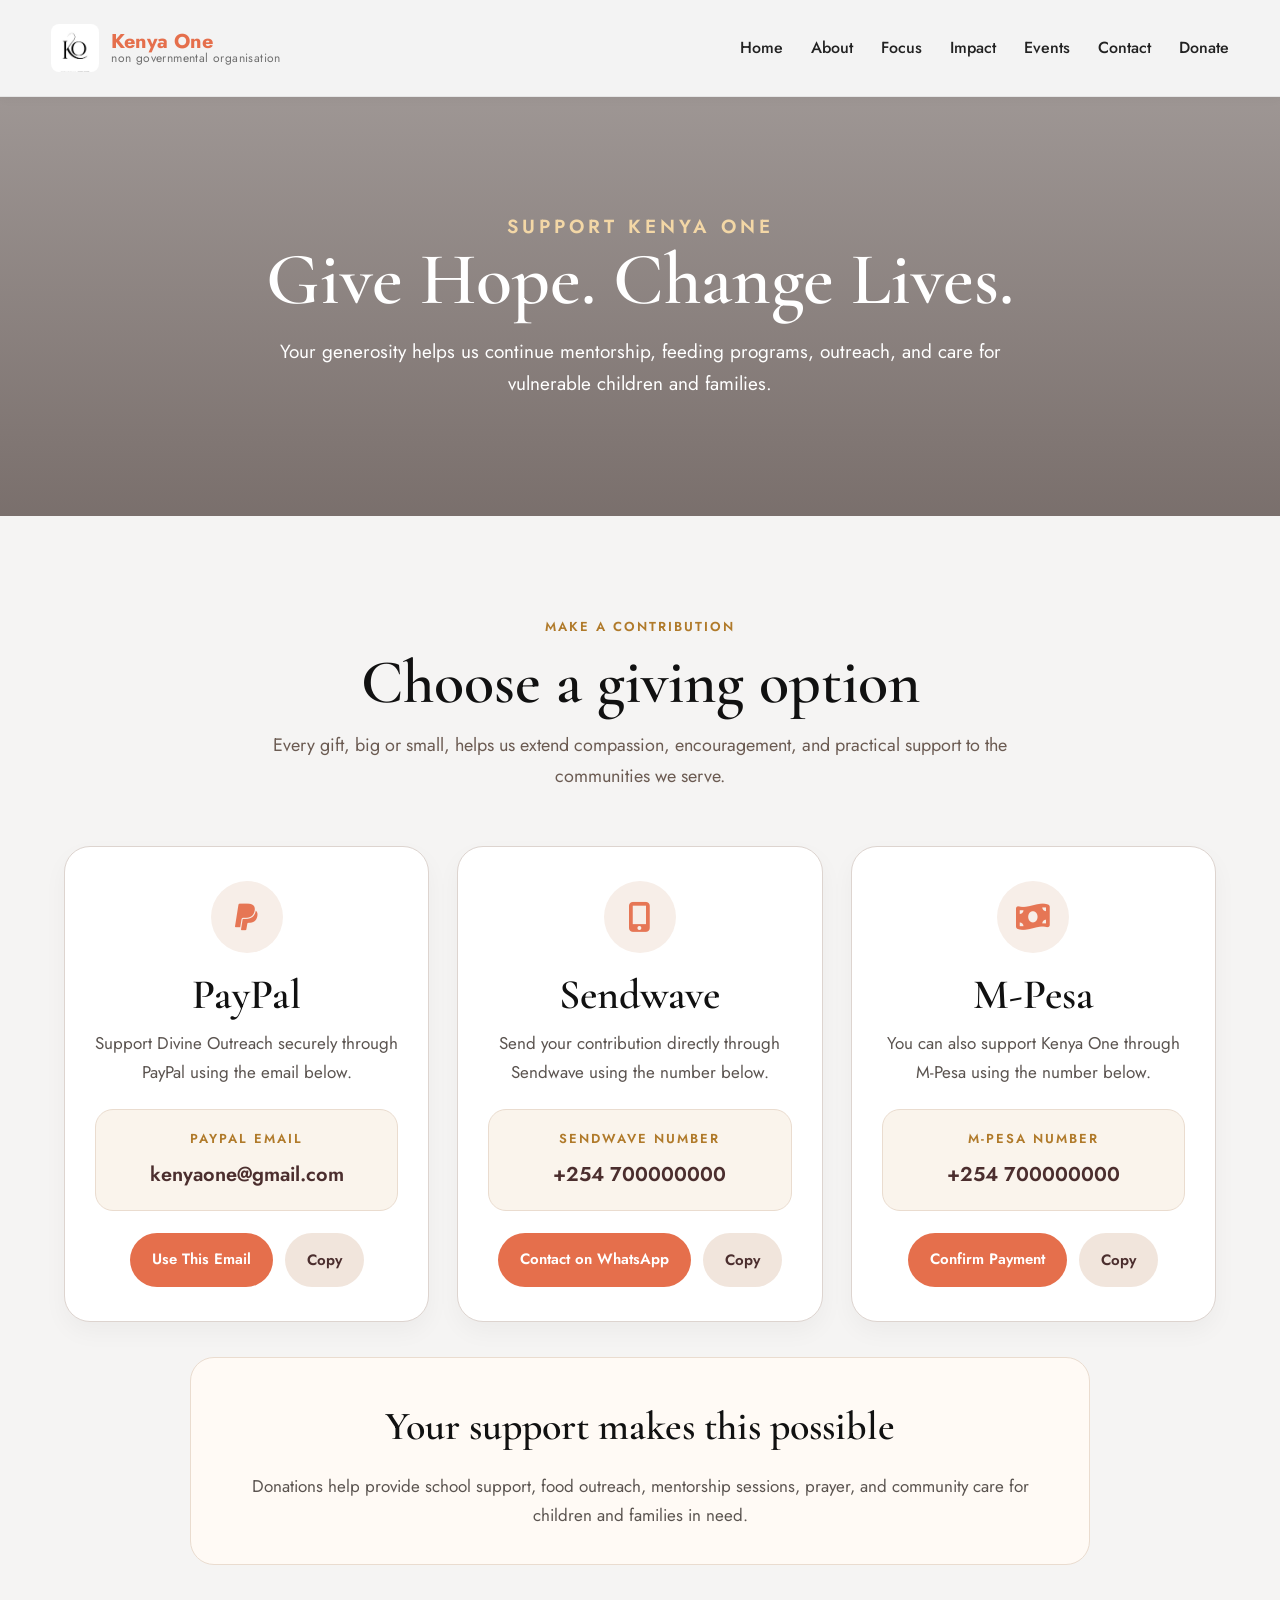
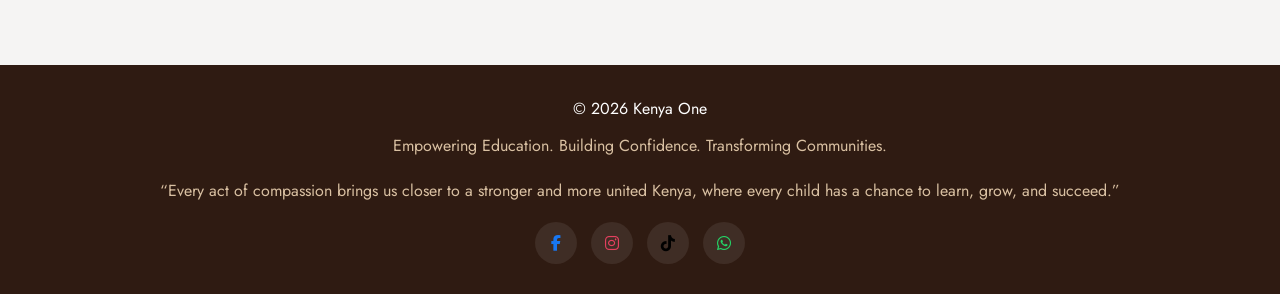
==== commit 3b03f506: "create kenya one files" ====
--- a/donate.html
+++ b/donate.html
@@ -29,16 +29,21 @@
       </div>
 
       <ul class="nav-menu" id="navLinks">
-        <li><a href="index.html">Home</a></li>
-        <li><a href="index.html#about">About</a></li>
-        <li><a href="index.html#programs">Focus</a></li>
-        <li><a href="index.html#impact">Impact</a></li>
-        <!-- <li><a href="gallery.html">Gallery</a></li> -->
-        <li><a href="events.html">Events</a></li>
-        <li><a href="index.html#contact">Contact</a></li>
-      </ul>
-
-      <a href="donate.html" class="donate-btn active-donate-btn">Donate</a>
+  <li><a href="./">Home</a></li>
+  <li><a href="#about">About</a></li>
+  <li><a href="#programs">Focus</a></li>
+  <li><a href="#impact">Impact</a></li>
+  <li><a href="events.html">Events</a></li>
+  <li><a href="#contact">Contact</a></li>
+
+  <!-- MOBILE ONLY -->
+  <li class="mobile-only-donate">
+    <a href="donate.html">Donate</a>
+  </li>
+</ul>
+
+
+      <!-- <a href="donate.html" class="donate-btn active-donate-btn">Donate</a> -->
     </div>
   </nav>
 
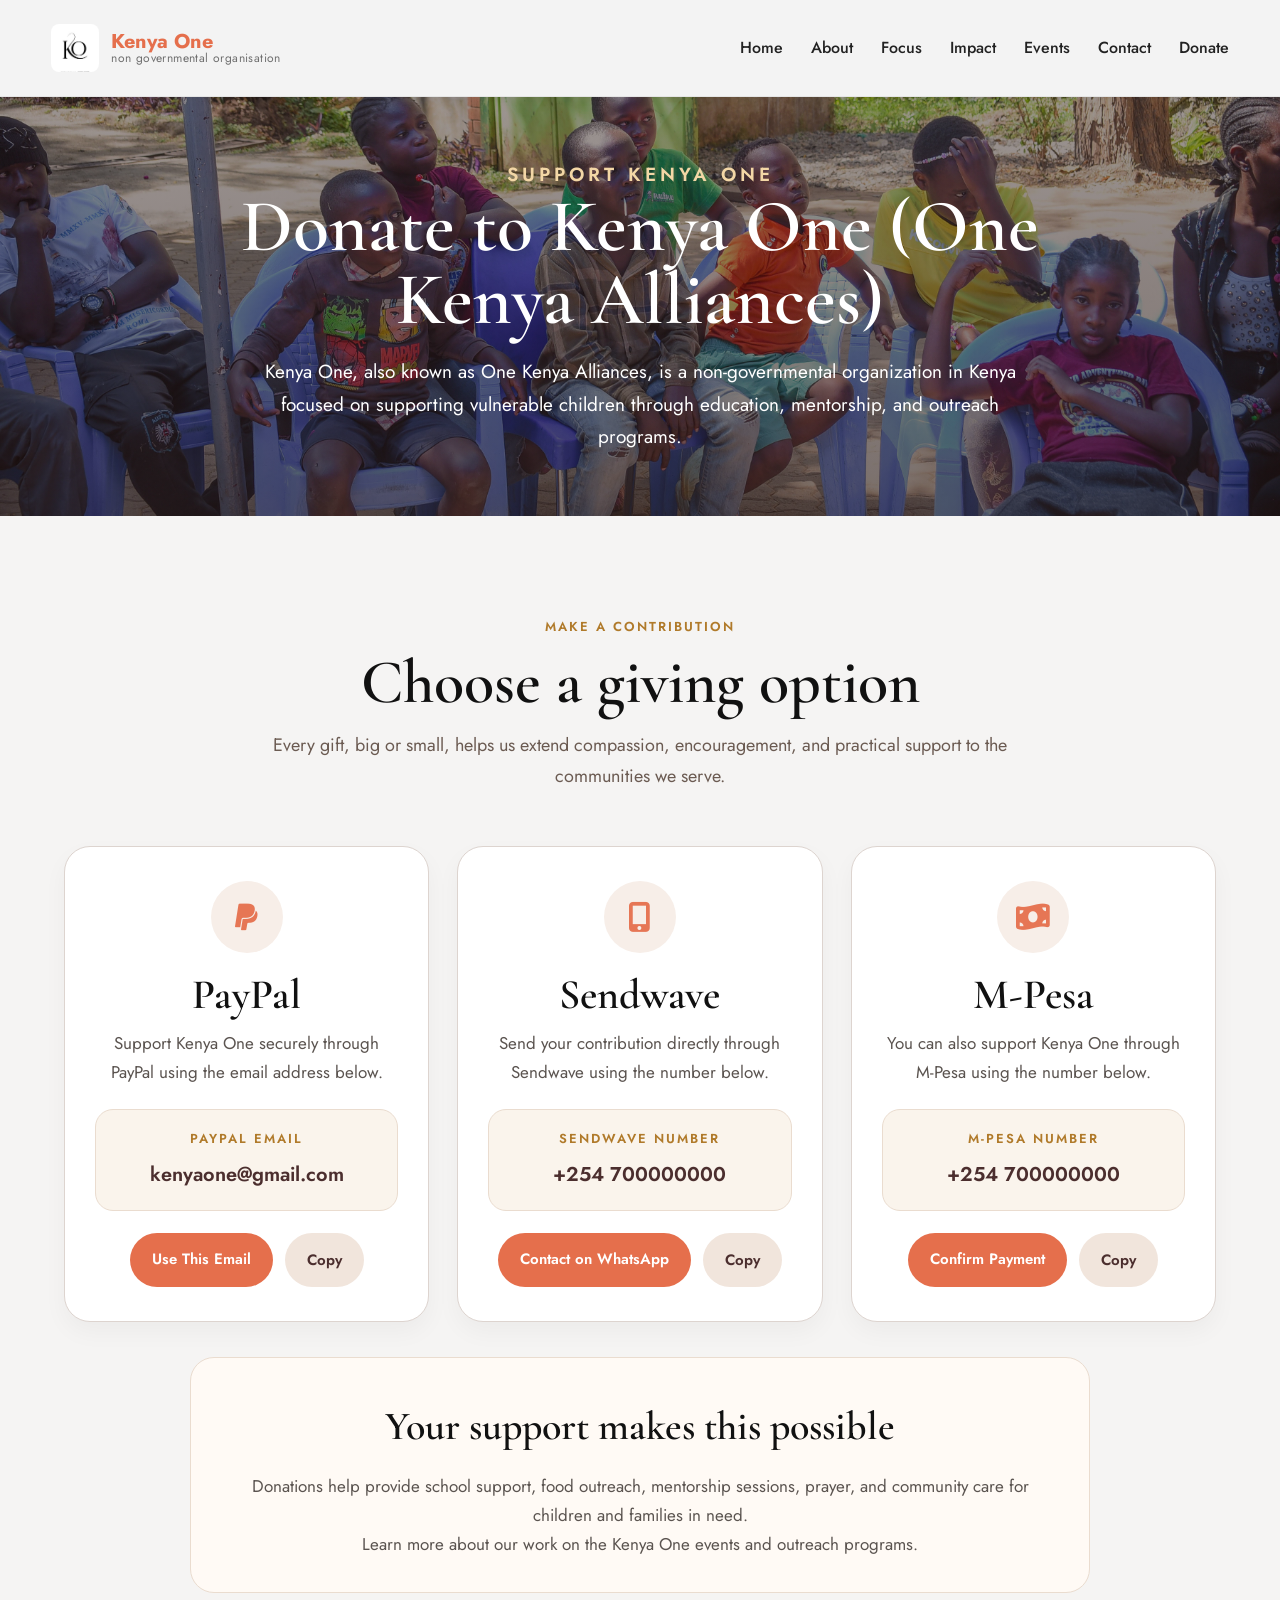
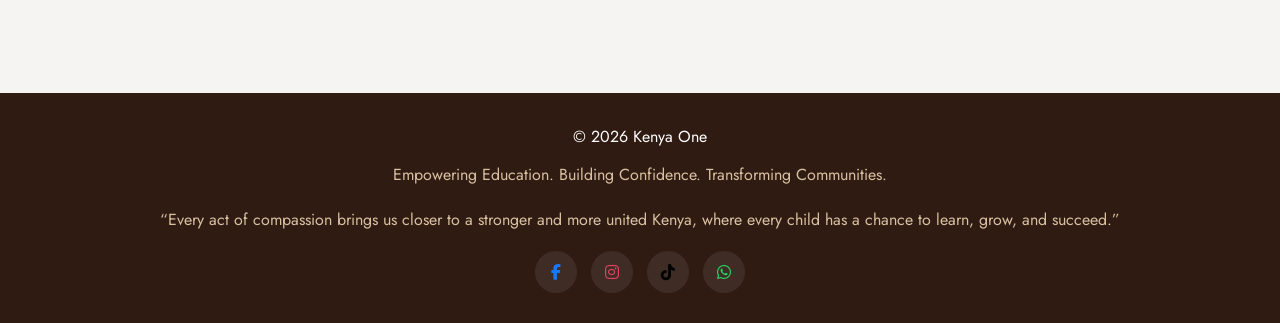
==== commit 6f6a7767: "add SEO" ====
--- a/donate.html
+++ b/donate.html
@@ -3,11 +3,36 @@
 <head>
   <meta charset="UTF-8" />
   <meta name="viewport" content="width=device-width, initial-scale=1.0" />
-  <title>Kenya One | Donate</title>
+  <title>Donate to Kenya One | Support One Kenya Alliances NGO in Kenya</title>
+  <meta name="description" content="Donate to Kenya One (One Kenya Alliances), a non-profit organization in Kenya supporting vulnerable children through education, mentorship, and community outreach programs.">
+
+<meta name="keywords" content="Donate Kenya One, One Kenya Alliances donation, charity Kenya, NGO donations Kenya, support children Kenya">
+
+<meta name="robots" content="index, follow">
+
+<link rel="canonical" href="https://kenyaone.netlify.app/donate.html">
+
+<meta property="og:title" content="Donate to Kenya One">
+<meta property="og:description" content="Support Kenya One and help transform lives through education, mentorship, and outreach in Kenya.">
+<meta property="og:url" content="https://kenyaone.netlify.app/donate.html">
+<meta property="og:type" content="website">
 
   <link href="https://fonts.googleapis.com/css2?family=Cormorant+Garamond:wght@400;500;600;700&family=Jost:wght@400;500;600;700&display=swap" rel="stylesheet">
   <link rel="stylesheet" href="https://cdnjs.cloudflare.com/ajax/libs/font-awesome/6.4.0/css/all.min.css">
   <link rel="stylesheet" href="style.css">
+
+  <script type="application/ld+json">
+{
+  "@context": "https://schema.org",
+  "@type": "DonateAction",
+  "name": "Donate to Kenya One",
+  "recipient": {
+    "@type": "NGO",
+    "name": "Kenya One",
+    "alternateName": "One Kenya Alliances"
+  }
+}
+</script>
 </head>
 <body>
 
@@ -15,7 +40,7 @@
     <div class="nav-wrapper">
 
       <a href="index.html" class="nav-logo">
-        <img src="./images/KO img.png" alt="Kenya One Logo">
+        <img src="./images/KO img.png" alt="Kenya One NGO logo">
         <div class="logo-text">
           <span class="logo-name">Kenya One</span>
           <span class="logo-sub">Non Governmental Organisation</span>
@@ -51,11 +76,10 @@
     <div class="donate-hero-overlay"></div>
     <div class="container donate-hero-content">
       <p class="donate-mini-title">SUPPORT KENYA ONE</p>
-      <h1>Give Hope. Change Lives.</h1>
-      <p>
-        Your generosity helps us continue mentorship, feeding programs,
-        outreach, and care for vulnerable children and families.
-      </p>
+      <h1>Donate to Kenya One (One Kenya Alliances)</h1>
+     <p>
+Kenya One, also known as One Kenya Alliances, is a non-governmental organization in Kenya focused on supporting vulnerable children through education, mentorship, and outreach programs.
+</p>
     </div>
   </section>
 
@@ -78,7 +102,7 @@
           </div>
           <h3>PayPal</h3>
           <p class="donate-description">
-            Support Divine Outreach securely through PayPal using the email below.
+            Support Kenya One securely through PayPal using the email address below.
           </p>
 
           <div class="donate-detail-box">
@@ -139,10 +163,14 @@
           Donations help provide school support, food outreach, mentorship sessions,
           prayer, and community care for children and families in need.
         </p>
+          <p>
+Learn more about our work on the <a href="events.html">Kenya One events and outreach programs</a>.
+</p>
       </div>
 
     </div>
   </section>
+
 
   <!-- FOOTER -->
 <footer>
--- a/style.css
+++ b/style.css
@@ -1637,7 +1637,7 @@
   justify-content: center;
   text-align: center;
 
-  background-image: url("./images/do2.jpeg");
+  background-image: url("./images/KPX_3582.jpg");
   background-size: cover;
   background-position: center;
   background-repeat: no-repeat;
@@ -2536,7 +2536,7 @@
   align-items: center;
   justify-content: center;
   text-align: center;
-  background: url("./images/do2.jpeg") center/cover no-repeat;
+  background: url("./images/KPX_3582.jpg") center/cover no-repeat;
 }
 
 .donate-hero-overlay {
